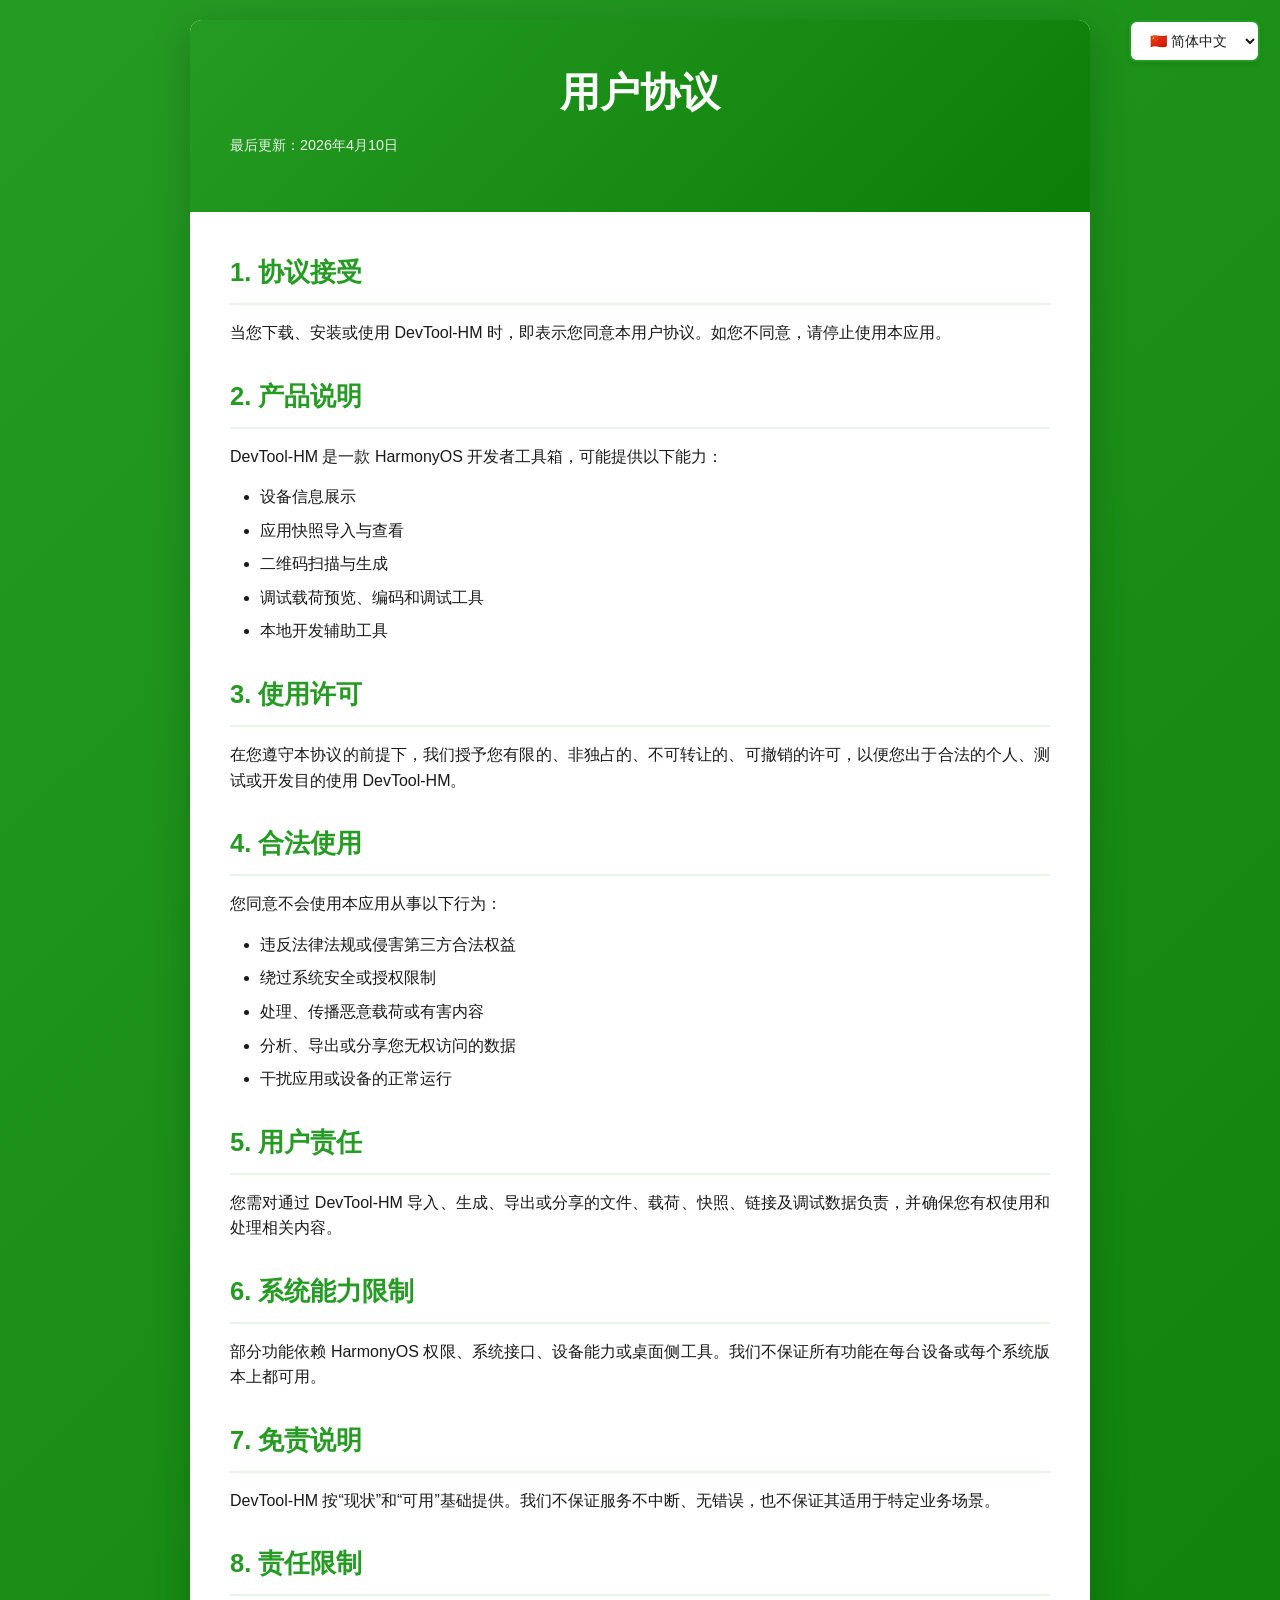
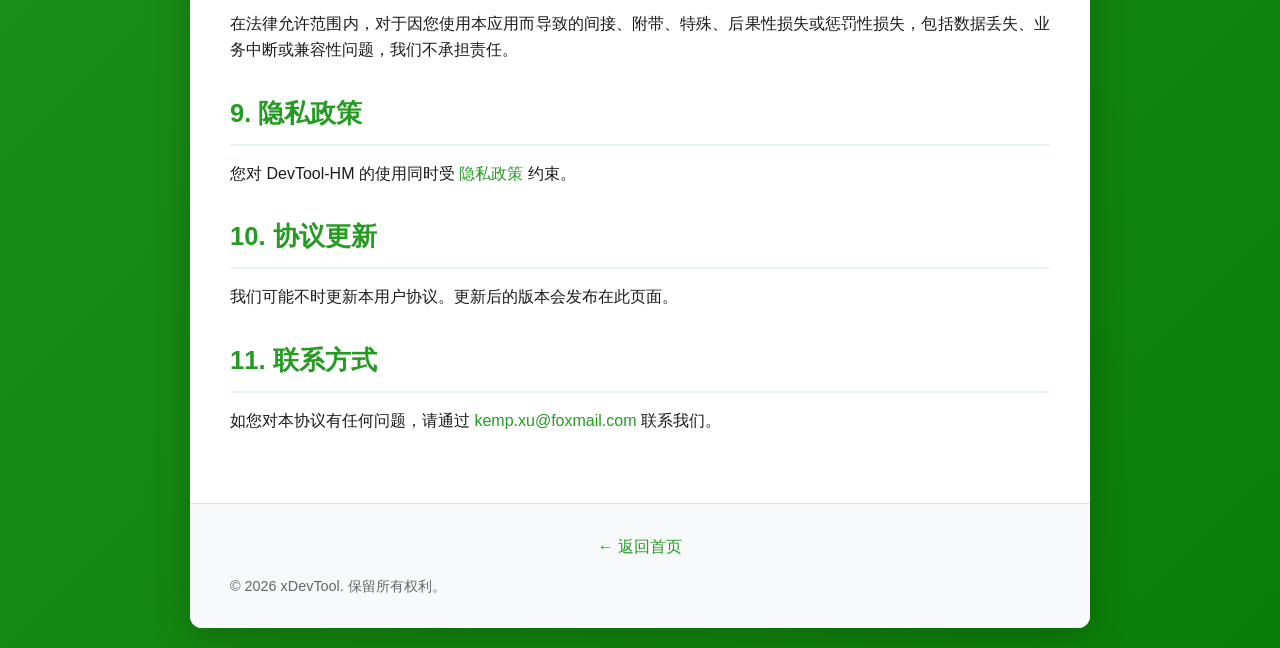
==== hm/terms.html @ 10a95412 "Add Privacy Policy and User Agreement pages with multilingual support" ====
<!DOCTYPE html>
<html lang="en">
<head>
    <meta charset="UTF-8">
    <meta name="viewport" content="width=device-width, initial-scale=1.0">
    <title>User Agreement - DevTool-HM</title>
    <link rel="stylesheet" href="../style.css">
</head>
<body>
    <div class="language-switcher">
        <select id="languageSelect" onchange="switchLanguage()">
            <option value="en">🇺🇸 English</option>
            <option value="zh-cn">🇨🇳 简体中文</option>
        </select>
    </div>

    <div class="container">
        <div id="content-container"></div>
    </div>

    <script src="terms-content.js"></script>
    <script>
        function normalizeLanguage(value) {
            if (value === 'zh' || value === 'zh-cn') {
                return 'zh-cn';
            }
            return 'en';
        }

        function switchLanguage() {
            const selectedLang = normalizeLanguage(document.getElementById('languageSelect').value);
            const content = termsContent[selectedLang] || termsContent['en'];

            document.getElementById('languageSelect').value = selectedLang;
            document.getElementById('content-container').innerHTML = content;
            localStorage.setItem('hmPreferredLanguage', selectedLang);
            history.replaceState(null, '', `${location.pathname}?lang=${selectedLang}`);

            const titles = {
                'en': 'User Agreement - DevTool-HM',
                'zh-cn': '用户协议 - DevTool-HM'
            };
            document.title = titles[selectedLang] || titles['en'];
        }

        window.addEventListener('DOMContentLoaded', function() {
            const queryLang = new URLSearchParams(window.location.search).get('lang');
            const savedLang = normalizeLanguage(queryLang || localStorage.getItem('hmPreferredLanguage') || 'zh-cn');
            document.getElementById('languageSelect').value = savedLang;
            switchLanguage();
        });
    </script>
</body>
</html>
---- style.css ----
* {
    margin: 0;
    padding: 0;
    box-sizing: border-box;
}

body {
    font-family: -apple-system, BlinkMacSystemFont, 'Segoe UI', Roboto, Oxygen, Ubuntu, Cantarell, 'Helvetica Neue', sans-serif;
    line-height: 1.6;
    color: #1A1A1A;
    background: linear-gradient(135deg, #269b24 0%, #0b7e07 100%);
    min-height: 100vh;
    padding: 20px;
}

.container {
    max-width: 900px;
    margin: 0 auto;
    background: white;
    border-radius: 12px;
    box-shadow: 0 10px 40px rgba(0,0,0,0.2);
    overflow: hidden;
}

.header {
    background: linear-gradient(135deg, #269b24 0%, #0b7e07 100%);
    color: white;
    padding: 40px;
    text-align: center;
}

.header h1 {
    font-size: 2.5em;
    margin-bottom: 10px;
}

.last-updated {
    font-size: 0.9em;
    opacity: 0.9;
}

.content {
    padding: 40px;
}

section {
    margin-bottom: 30px;
}

h2 {
    color: #269b24;
    font-size: 1.6em;
    margin-bottom: 15px;
    padding-bottom: 10px;
    border-bottom: 2px solid #E8F5E9;
}

h3 {
    color: #0b7e07;
    font-size: 1.2em;
    margin: 20px 0 10px 0;
}

p {
    margin-bottom: 15px;
    text-align: justify;
}

ul {
    margin: 15px 0 15px 30px;
}

li {
    margin-bottom: 8px;
}

strong {
    color: #1A1A1A;
}

a {
    color: #269b24;
    text-decoration: none;
    transition: color 0.3s;
}

a:hover {
    color: #0b7e07;
    text-decoration: underline;
}

.footer {
    background: #f8f9fa;
    padding: 30px 40px;
    text-align: center;
    border-top: 1px solid #E0E0E0;
}

.footer a {
    display: inline-block;
    margin-bottom: 15px;
    font-weight: 500;
}

.footer p {
    color: #666666;
    font-size: 0.9em;
    margin: 0;
}

@media (max-width: 768px) {
    body {
        padding: 10px;
    }
    
    .header {
        padding: 30px 20px;
    }
    
    .header h1 {
        font-size: 2em;
    }
    
    .content {
        padding: 20px;
    }
    
    .footer {
        padding: 20px;
    }
    
    h2 {
        font-size: 1.4em;
    }
}

/* Language Switcher */
.language-switcher {
    position: fixed;
    top: 20px;
    right: 20px;
    z-index: 1000;
}

.language-switcher select {
    padding: 10px 15px;
    font-size: 14px;
    border: 2px solid #269b24;
    border-radius: 8px;
    background-color: white;
    color: #1A1A1A;
    cursor: pointer;
    outline: none;
    transition: all 0.3s ease;
    box-shadow: 0 2px 5px rgba(0,0,0,0.1);
}

.language-switcher select:hover {
    border-color: #0b7e07;
    box-shadow: 0 4px 8px rgba(0,0,0,0.15);
}

.language-switcher select:focus {
    border-color: #0b7e07;
    box-shadow: 0 0 0 3px rgba(38, 155, 36, 0.1);
}

.language-content {
    animation: fadeIn 0.3s ease-in;
}

@keyframes fadeIn {
    from {
        opacity: 0;
        transform: translateY(10px);
    }
    to {
        opacity: 1;
        transform: translateY(0);
    }
}

@media (max-width: 768px) {
    .language-switcher {
        position: static;
        text-align: center;
        margin-bottom: 20px;
    }

    .language-switcher select {
        width: 100%;
        max-width: 300px;
    }
}
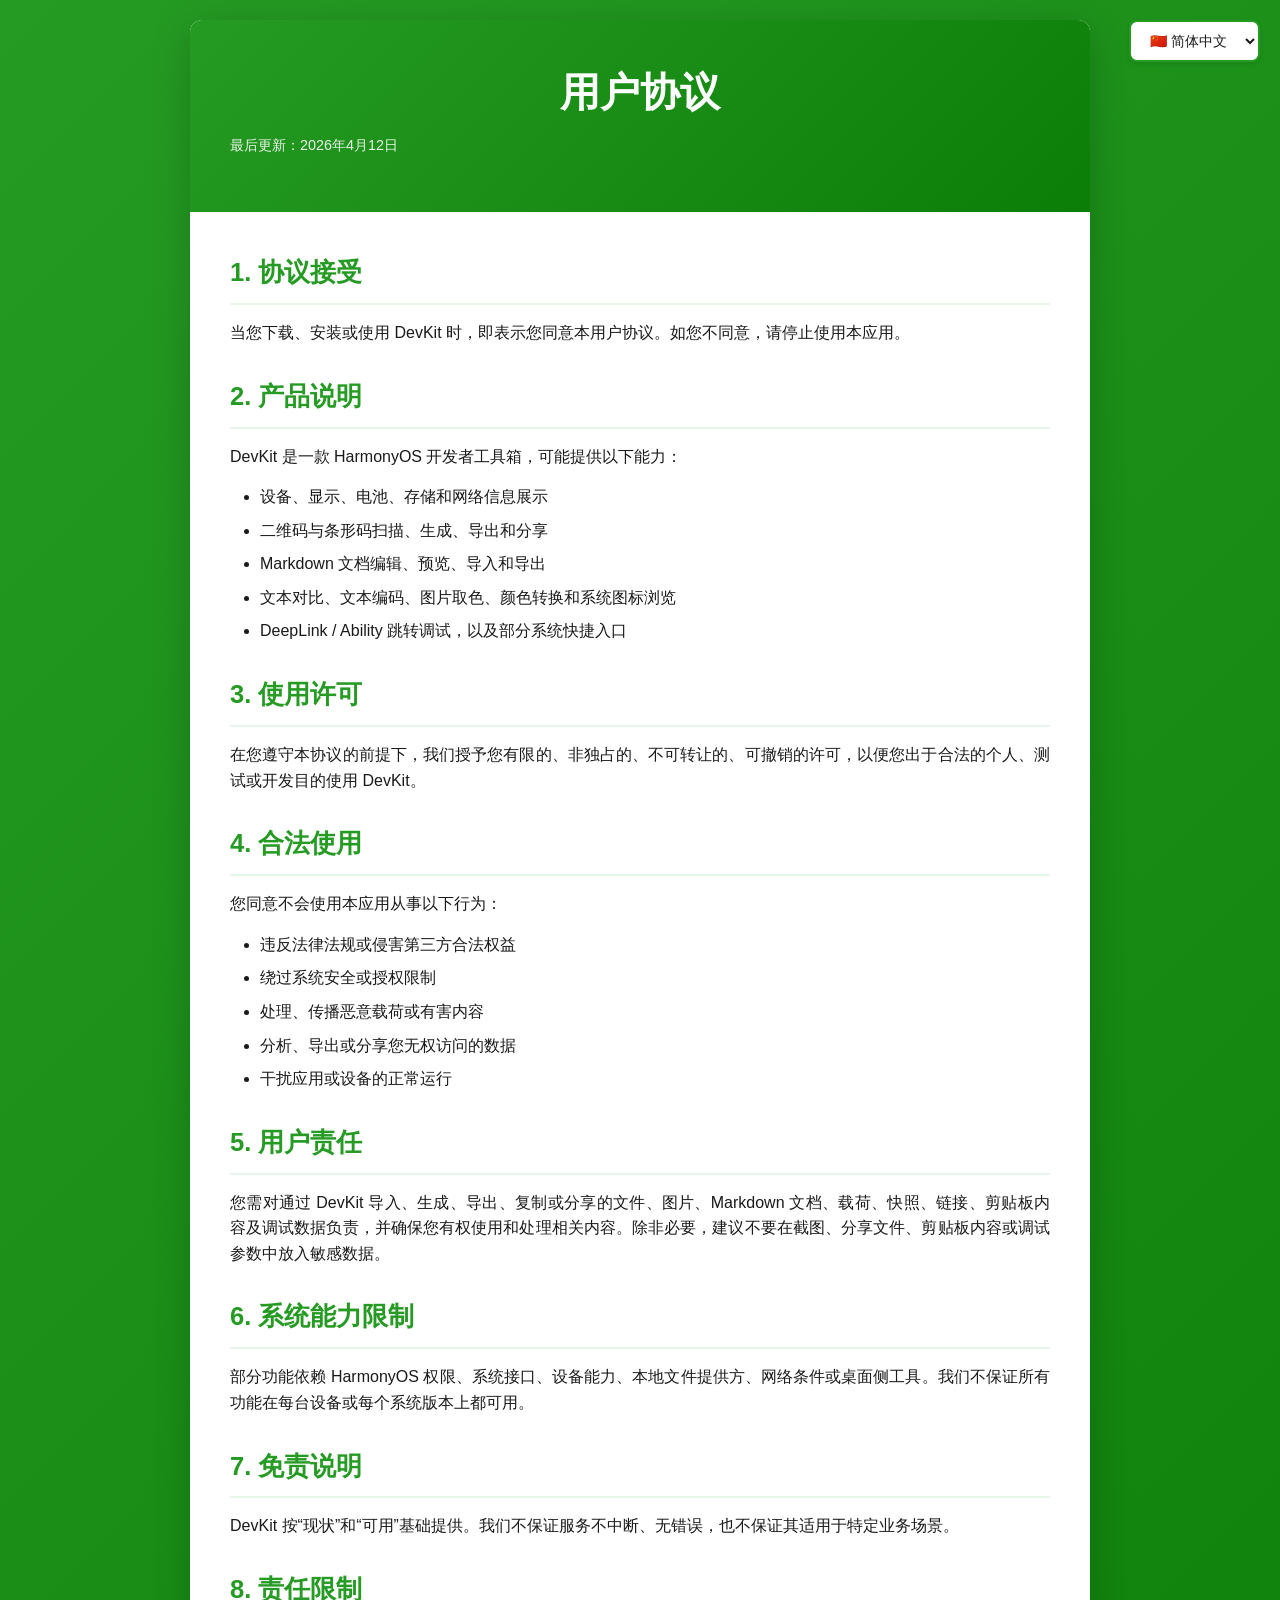
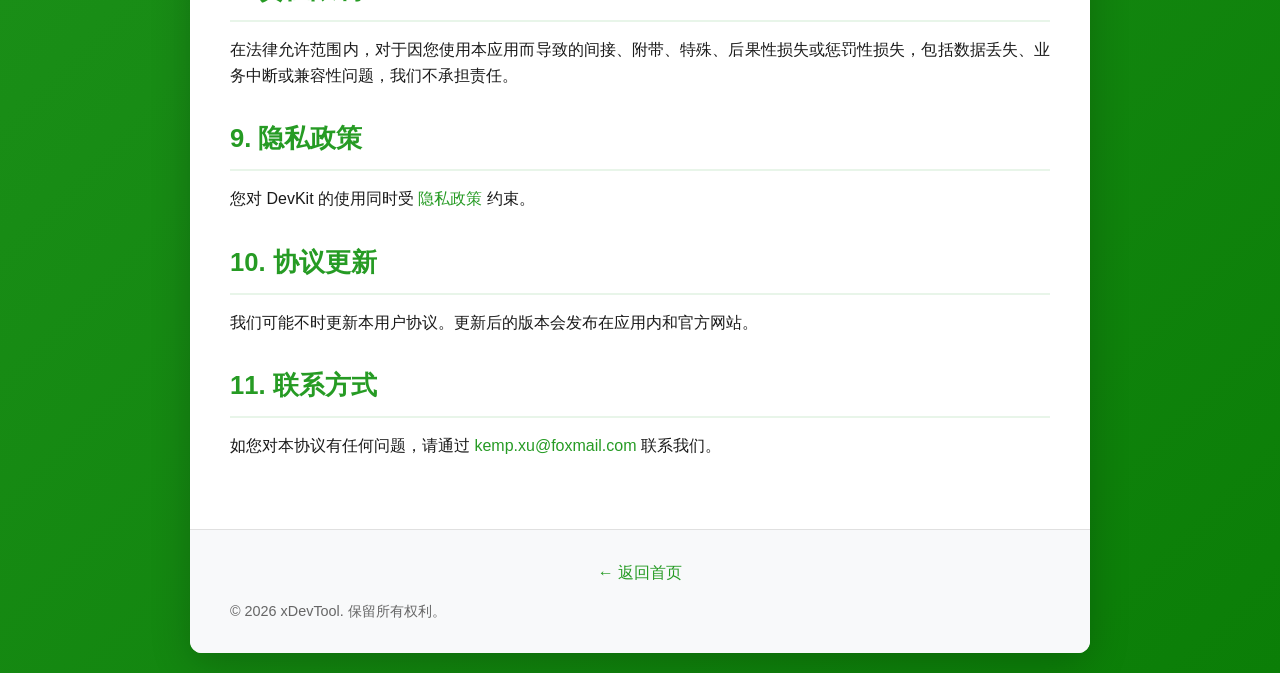
==== commit 20490d1b: "Update Privacy Policy and User Agreement references from DevTool-HM to DevKit" ====
--- a/hm/terms.html
+++ b/hm/terms.html
@@ -3,7 +3,7 @@
 <head>
     <meta charset="UTF-8">
     <meta name="viewport" content="width=device-width, initial-scale=1.0">
-    <title>User Agreement - DevTool-HM</title>
+    <title>User Agreement - DevKit</title>
     <link rel="stylesheet" href="../style.css">
 </head>
 <body>
@@ -37,8 +37,8 @@
             history.replaceState(null, '', `${location.pathname}?lang=${selectedLang}`);
 
             const titles = {
-                'en': 'User Agreement - DevTool-HM',
-                'zh-cn': '用户协议 - DevTool-HM'
+                'en': 'User Agreement - DevKit',
+                'zh-cn': '用户协议 - DevKit'
             };
             document.title = titles[selectedLang] || titles['en'];
         }
